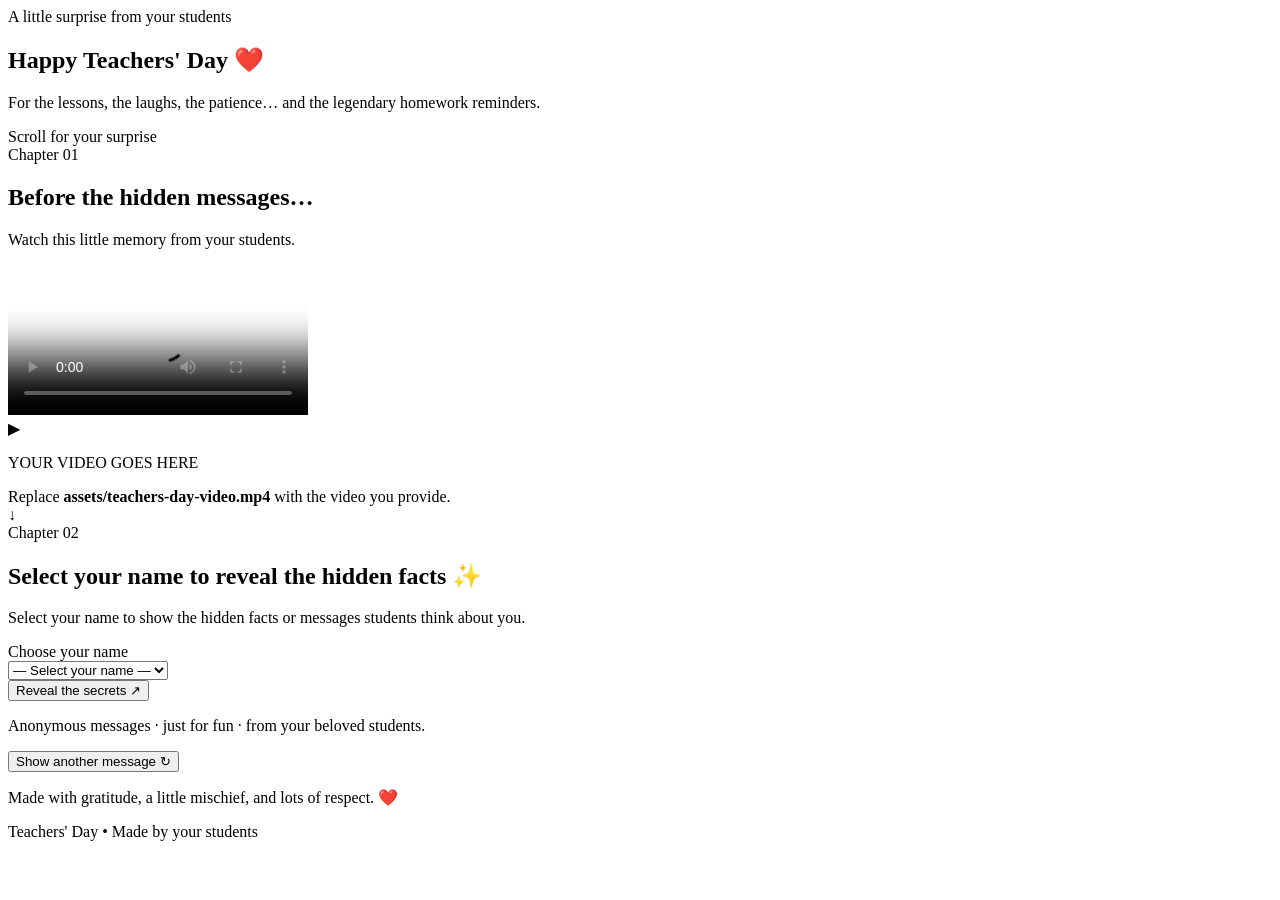
==== index.html @ 1d1df328 "Fix GitHub Pages entry point" ====
<!DOCTYPE html>
<html lang="en">
<head>
  <meta charset="UTF-8" />
  <meta name="viewport" content="width=device-width, initial-scale=1.0" />
  <meta name="theme-color" content="#0f172a" />
  <meta name="description" content="A special Teachers' Day surprise made with love by students." />
  <title>Happy Teachers' Day ❤️</title>
  <link rel="preconnect" href="https://fonts.googleapis.com">
  <link rel="preconnect" href="https://fonts.gstatic.com" crossorigin>
  <link href="https://fonts.googleapis.com/css2?family=DM+Sans:wght@400;500;600;700&family=Playfair+Display:wght@600;700;800&display=swap" rel="stylesheet">
  <link rel="stylesheet" href="style.css" />
</head>
<body>
  <main>
    <section class="hero" id="top" aria-label="Teachers' Day greeting">
      <div class="ambient ambient-a"></div>
      <div class="ambient ambient-b"></div>
      <div class="sparkles" aria-hidden="true"></div>
      <div class="hero-inner">
        <div class="eyebrow">A little surprise from your students</div>
        <h1>
          <span class="line small">Happy</span>
          <span class="line accent">Teachers' Day</span>
          <span class="line heart">❤️</span>
        </h1>
        <p class="hero-subtitle">For the lessons, the laughs, the patience… and the legendary homework reminders.</p>
        <div class="scroll-cue" aria-hidden="true"><span></span>Scroll for your surprise</div>
      </div>
    </section>

    <section class="video-section" id="video" aria-label="Teachers' Day video">
      <div class="section-kicker">Chapter 01</div>
      <h2>Before the hidden messages…</h2>
      <p class="section-intro">Watch this little memory from your students.</p>

      <div class="video-frame">
        <video id="teacherVideo" controls playsinline preload="metadata" poster="assets/video-poster.svg">
          <source src="assets/teachers-day-video.mp4" type="video/mp4" />
          Your browser does not support HTML5 video.
        </video>
        <div class="video-placeholder" id="videoPlaceholder">
          <div class="play-orb">▶</div>
          <p>YOUR VIDEO GOES HERE</p>
          <span>Replace <strong>assets/teachers-day-video.mp4</strong> with the video you provide.</span>
        </div>
      </div>

      <div class="down-arrow">↓</div>
    </section>

    <section class="messages-section" id="messages" aria-label="Hidden student messages">
      <div class="section-kicker">Chapter 02</div>
      <h2>Select your name to reveal the hidden facts ✨</h2>
      <p class="section-intro">Select your name to show the hidden facts or messages students think about you.</p>

      <div class="selector-card">
        <label for="teacherSelect">Choose your name</label>
        <div class="select-wrap">
          <select id="teacherSelect">
            <option value="">— Select your name —</option>
          </select>
        </div>
        <button id="revealBtn" type="button">Reveal the secrets <span>↗</span></button>
        <p class="privacy-note">Anonymous messages · just for fun · from your beloved students.</p>
      </div>

      <div id="messageStage" class="message-stage" aria-live="polite"></div>

      <button id="againBtn" type="button" class="again-btn hidden">Show another message ↻</button>
      <p class="final-note">Made with gratitude, a little mischief, and lots of respect. ❤️</p>
    </section>
  </main>

  <footer>
    <span>Teachers' Day • Made by your students</span>
  </footer>

  <script src="script.js"></script>
</body>
</html>
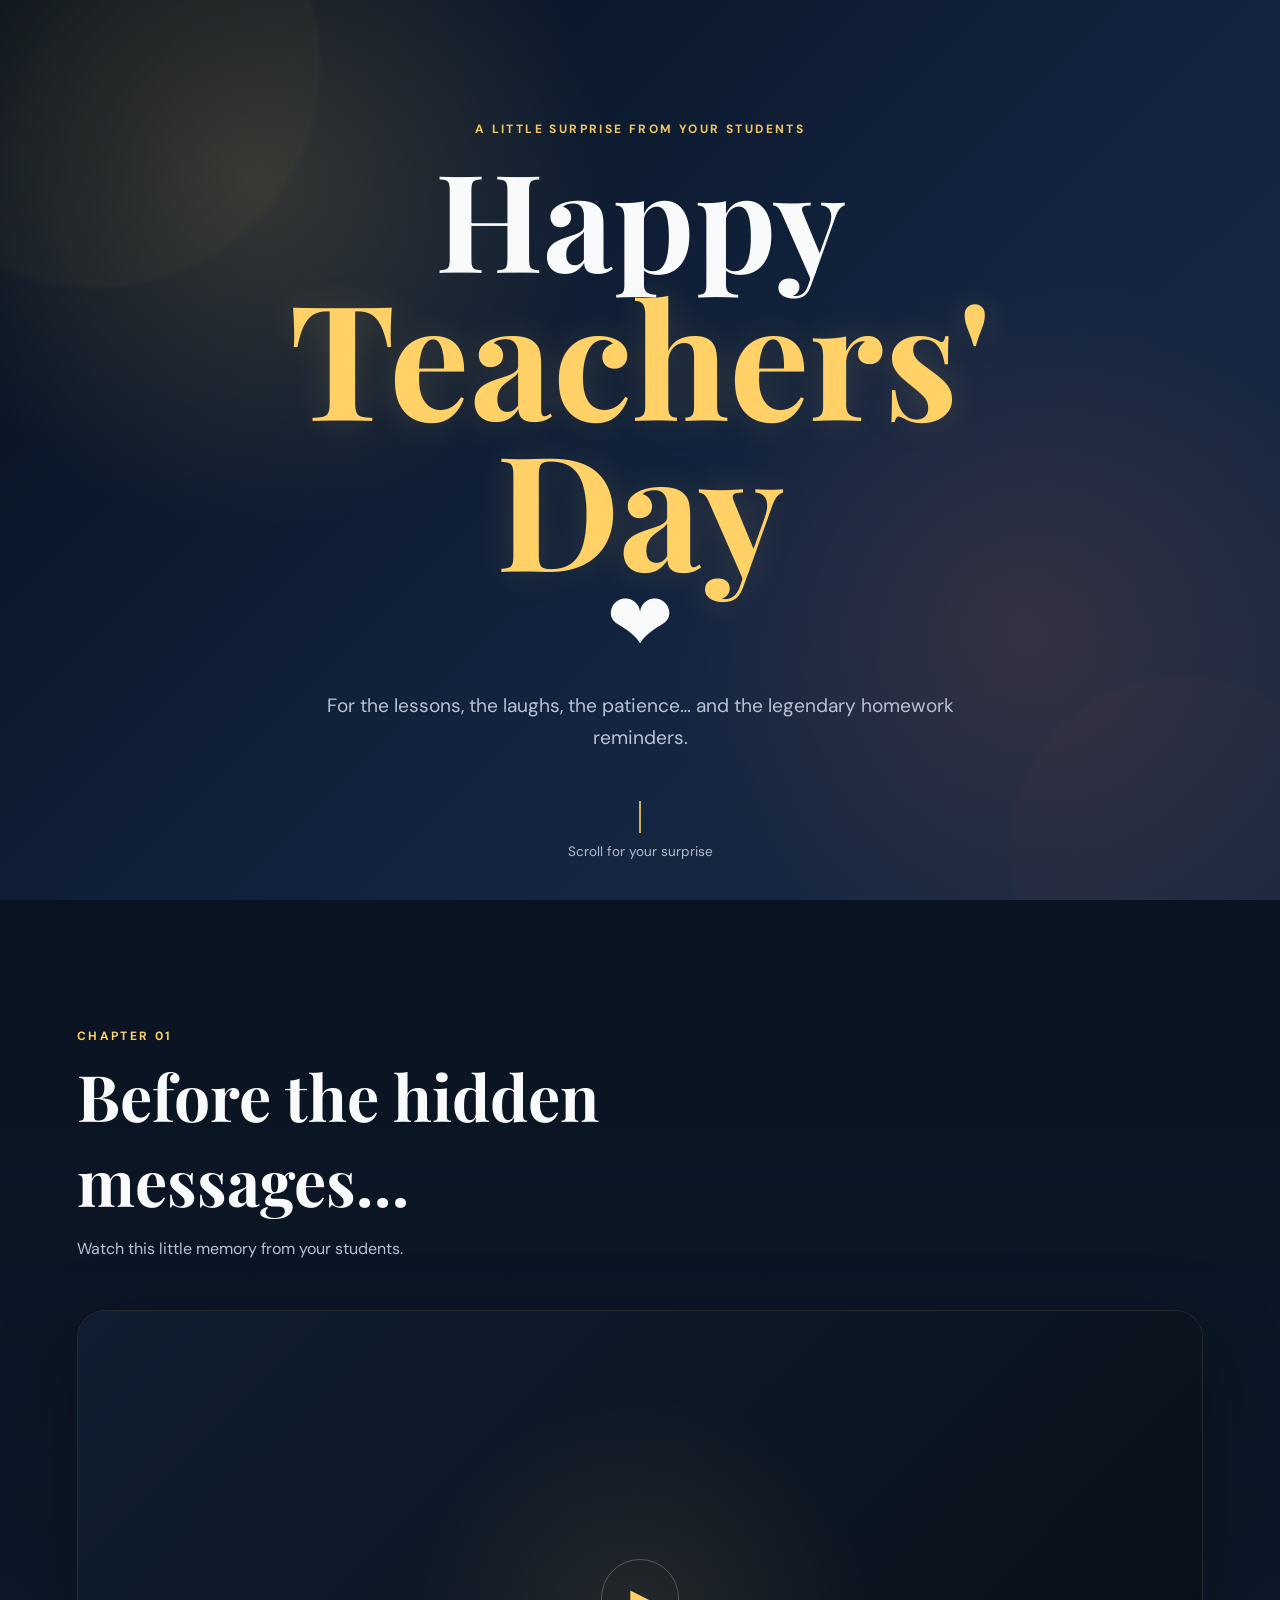
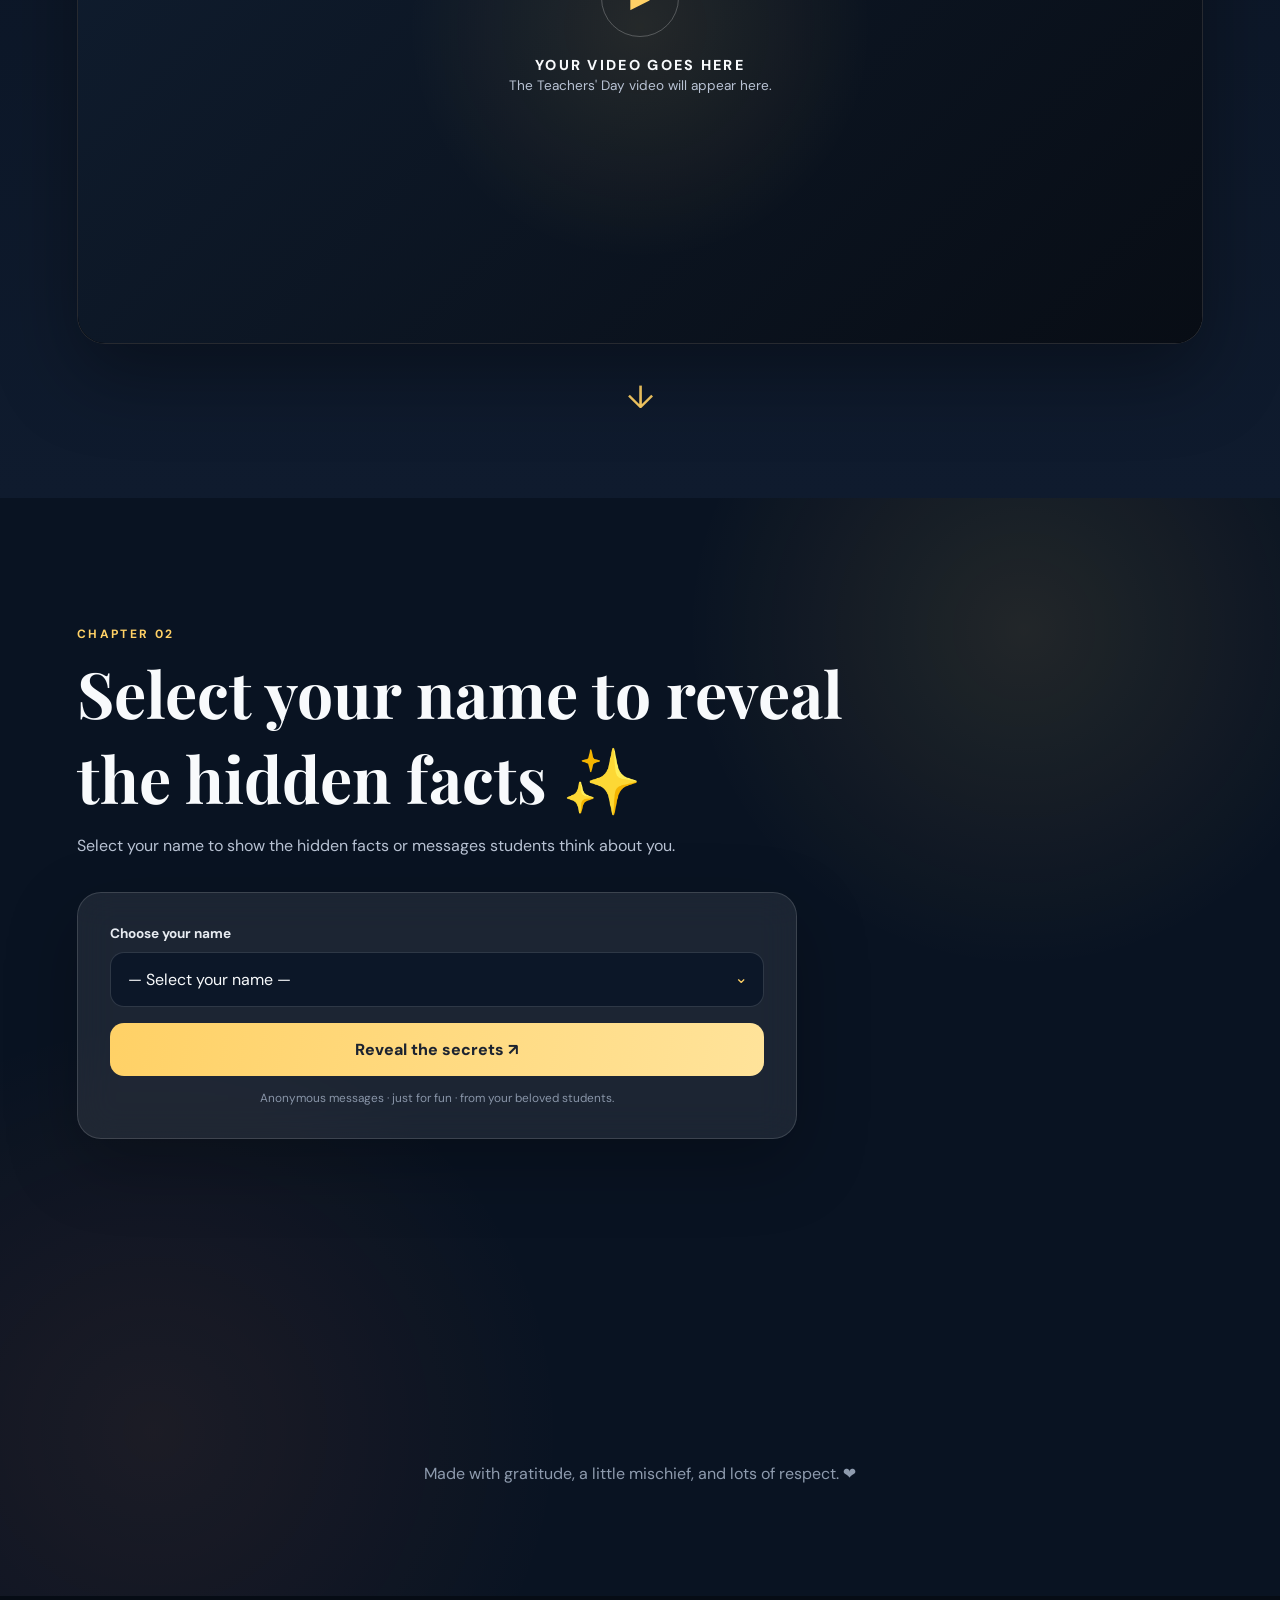
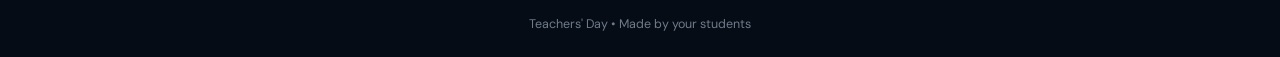
==== commit 7e59ca82: "Fix video path to uploaded file" ====
--- a/index.html
+++ b/index.html
@@ -35,14 +35,14 @@
       <p class="section-intro">Watch this little memory from your students.</p>
 
       <div class="video-frame">
-        <video id="teacherVideo" controls playsinline preload="metadata" poster="assets/video-poster.svg">
-          <source src="assets/teachers-day-video.mp4" type="video/mp4" />
+        <video id="teacherVideo" controls playsinline preload="metadata" poster="teachers-day-site/assets/video-poster.svg">
+          <source src="teachers-day-video.mp4" type="video/mp4" />
           Your browser does not support HTML5 video.
         </video>
         <div class="video-placeholder" id="videoPlaceholder">
           <div class="play-orb">▶</div>
           <p>YOUR VIDEO GOES HERE</p>
-          <span>Replace <strong>assets/teachers-day-video.mp4</strong> with the video you provide.</span>
+          <span>The Teachers' Day video will appear here.</span>
         </div>
       </div>
 
--- a/style.css
+++ b/style.css
@@ -0,0 +1,68 @@
+:root {
+  --bg: #08111f;
+  --bg-soft: #0e1a2c;
+  --ink: #f8fafc;
+  --muted: #b8c2d3;
+  --accent: #ffd166;
+  --accent-2: #ff7f50;
+  --card: rgba(255,255,255,.08);
+  --border: rgba(255,255,255,.14);
+}
+* { box-sizing: border-box; }
+html { scroll-behavior: smooth; }
+body { margin: 0; background: var(--bg); color: var(--ink); font-family: 'DM Sans', system-ui, sans-serif; }
+.hero, .video-section, .messages-section { min-height: 100vh; position: relative; overflow: hidden; }
+.hero { display: grid; place-items: center; text-align: center; background: radial-gradient(circle at 20% 20%, rgba(255,209,102,.17), transparent 28%), radial-gradient(circle at 80% 70%, rgba(255,127,80,.13), transparent 30%), linear-gradient(135deg, #07101d, #132541 62%, #1b2940); }
+.hero-inner { position: relative; z-index: 2; width: min(950px, 92vw); animation: rise .9s ease-out both; }
+.eyebrow, .section-kicker { text-transform: uppercase; letter-spacing: .2em; font-size: .75rem; font-weight: 700; color: var(--accent); }
+.eyebrow { opacity: .95; margin-bottom: 1rem; }
+h1 { margin: 0; line-height: .94; }
+h1 .line { display: block; }
+h1 .small { font-family: 'Playfair Display', serif; font-size: clamp(4rem, 11vw, 8.5rem); }
+h1 .accent { font-family: 'Playfair Display', serif; font-size: clamp(4.5rem, 13vw, 10rem); color: var(--accent); text-shadow: 0 0 35px rgba(255,209,102,.15); animation: shimmer 3s ease-in-out infinite; }
+h1 .heart { font-size: clamp(2.5rem, 7vw, 5rem); margin-top: .3rem; animation: pulse 1.7s ease-in-out infinite; }
+.hero-subtitle { max-width: 680px; margin: 1.8rem auto 0; color: var(--muted); font-size: clamp(1rem, 2vw, 1.2rem); line-height: 1.65; }
+.scroll-cue { margin-top: 3rem; color: #d9e0ea; font-size: .85rem; opacity: .8; }
+.scroll-cue span { display: block; width: 2px; height: 32px; background: var(--accent); margin: 0 auto .6rem; animation: bounce 1.4s infinite; }
+.ambient { position:absolute; border-radius:50%; filter: blur(2px); opacity:.35; }
+.ambient-a { width: 28rem; height: 28rem; background: rgba(255,209,102,.08); top:-10rem; left:-8rem; }
+.ambient-b { width: 22rem; height: 22rem; background: rgba(255,127,80,.06); bottom:-8rem; right:-5rem; }
+.video-section { padding: 8rem 6vw 5rem; display:flex; flex-direction:column; justify-content:center; background: linear-gradient(180deg, #0a1321, #0f1b2e); }
+.video-section h2, .messages-section h2 { font-family: 'Playfair Display', serif; font-size: clamp(2.2rem, 5vw, 4rem); margin: .55rem 0 .8rem; max-width: 850px; }
+.section-intro { color: var(--muted); margin: 0 0 2rem; max-width: 720px; line-height: 1.65; }
+.video-frame { position:relative; width:100%; max-width: 1200px; margin: 1rem auto 0; aspect-ratio: 16/9; border: 1px solid var(--border); border-radius: 28px; overflow:hidden; background:#03070e; box-shadow: 0 30px 80px rgba(0,0,0,.35); }
+.video-frame video { width:100%; height:100%; object-fit:cover; display:block; }
+.video-placeholder { position:absolute; inset:0; display:grid; place-items:center; align-content:center; text-align:center; background: radial-gradient(circle, rgba(255,209,102,.1), transparent 36%), linear-gradient(135deg, #101e31, #080d15); pointer-events:none; }
+.video-placeholder.hidden { display:none; }
+.play-orb { width:78px; height:78px; border:1px solid rgba(255,255,255,.24); border-radius:50%; display:grid; place-items:center; color:var(--accent); font-size:1.6rem; margin-bottom:1rem; }
+.video-placeholder p { margin:.2rem 0; font-weight:800; letter-spacing:.16em; font-size:.9rem; }
+.video-placeholder span { color:var(--muted); font-size:.85rem; max-width: 470px; padding: 0 1rem; }
+.down-arrow { text-align:center; font-size:2rem; margin-top:2rem; color:var(--accent); animation:bounce 1.4s infinite; }
+.messages-section { padding: 8rem 6vw 6rem; background: radial-gradient(circle at 80% 12%, rgba(255,209,102,.10), transparent 24%), radial-gradient(circle at 12% 85%, rgba(255,127,80,.08), transparent 28%), #091322; }
+.messages-section > * { position: relative; z-index:2; }
+.selector-card { width:min(720px,100%); padding:2rem; border:1px solid var(--border); border-radius:24px; background:var(--card); backdrop-filter: blur(18px); box-shadow:0 25px 70px rgba(0,0,0,.25); }
+label { display:block; font-size:.85rem; color:#e7ebf1; margin-bottom:.65rem; font-weight:700; }
+.select-wrap { position:relative; }
+select { width:100%; appearance:none; border:1px solid var(--border); background:#0c1728; color:var(--ink); padding:1rem 1.05rem; border-radius:14px; font:inherit; outline:none; }
+.select-wrap:after { content:'⌄'; position:absolute; right:1rem; top:50%; transform:translateY(-55%); color:var(--accent); pointer-events:none; }
+button { font:inherit; cursor:pointer; }
+#revealBtn { margin-top:1rem; width:100%; border:0; border-radius:14px; padding:1rem 1.15rem; font-weight:800; background:linear-gradient(100deg, var(--accent), #ffe39a); color:#1c2330; transition: transform .2s ease, box-shadow .2s ease; }
+#revealBtn:hover { transform: translateY(-2px); box-shadow:0 12px 30px rgba(255,209,102,.18); }
+.privacy-note { font-size:.74rem; color:#8995a8; text-align:center; margin:.9rem 0 0; }
+.message-stage { min-height: 220px; width:min(900px,100%); margin:3rem auto 1rem; display:grid; place-items:center; }
+.message-card { width:min(720px,100%); position:relative; padding:2.2rem 2rem 2.4rem; border-radius:28px; background:linear-gradient(140deg, rgba(255,255,255,.11), rgba(255,255,255,.05)); border:1px solid rgba(255,255,255,.17); box-shadow:0 30px 80px rgba(0,0,0,.26); text-align:center; animation:cardIn .55s cubic-bezier(.2,.9,.2,1) both; }
+.message-card .badge { display:inline-block; padding:.4rem .7rem; border-radius:999px; background:rgba(255,209,102,.12); color:var(--accent); font-size:.72rem; font-weight:800; text-transform:uppercase; letter-spacing:.12em; }
+.message-card blockquote { margin:1.25rem auto 0; font-family:'Playfair Display',serif; font-size:clamp(1.55rem,3.2vw,2.3rem); line-height:1.28; max-width:650px; }
+.message-card .dots { display:flex; justify-content:center; gap:.35rem; margin-top:1.3rem; }
+.message-card .dots span { width:6px; height:6px; border-radius:50%; background:#637083; }
+.message-card .dots span.active { background:var(--accent); }
+.again-btn { display:block; margin:0 auto; border:1px solid var(--border); background:transparent; color:#e5eaf1; padding:.75rem 1rem; border-radius:999px; }
+.hidden { display:none !important; }
+.final-note { text-align:center; color:#8e9bae; margin-top:3.5rem; }
+footer { padding:1.2rem 1rem 1.6rem; text-align:center; color:#6f7b8b; background:#060c15; font-size:.78rem; }
+@keyframes rise { from { opacity:0; transform:translateY(26px); } to { opacity:1; transform:none; } }
+@keyframes pulse { 50% { transform:translateY(-4px) scale(1.06); } }
+@keyframes shimmer { 50% { filter:brightness(1.09); } }
+@keyframes bounce { 50% { transform:translateY(8px); } }
+@keyframes cardIn { from { opacity:0; transform:translateY(32px) rotate(-1deg) scale(.96); } to { opacity:1; transform:none; } }
+@media (max-width: 640px) { .video-section, .messages-section { padding: 6rem 1.1rem 4rem; } .selector-card { padding:1.15rem; } .video-frame { border-radius:18px; } }
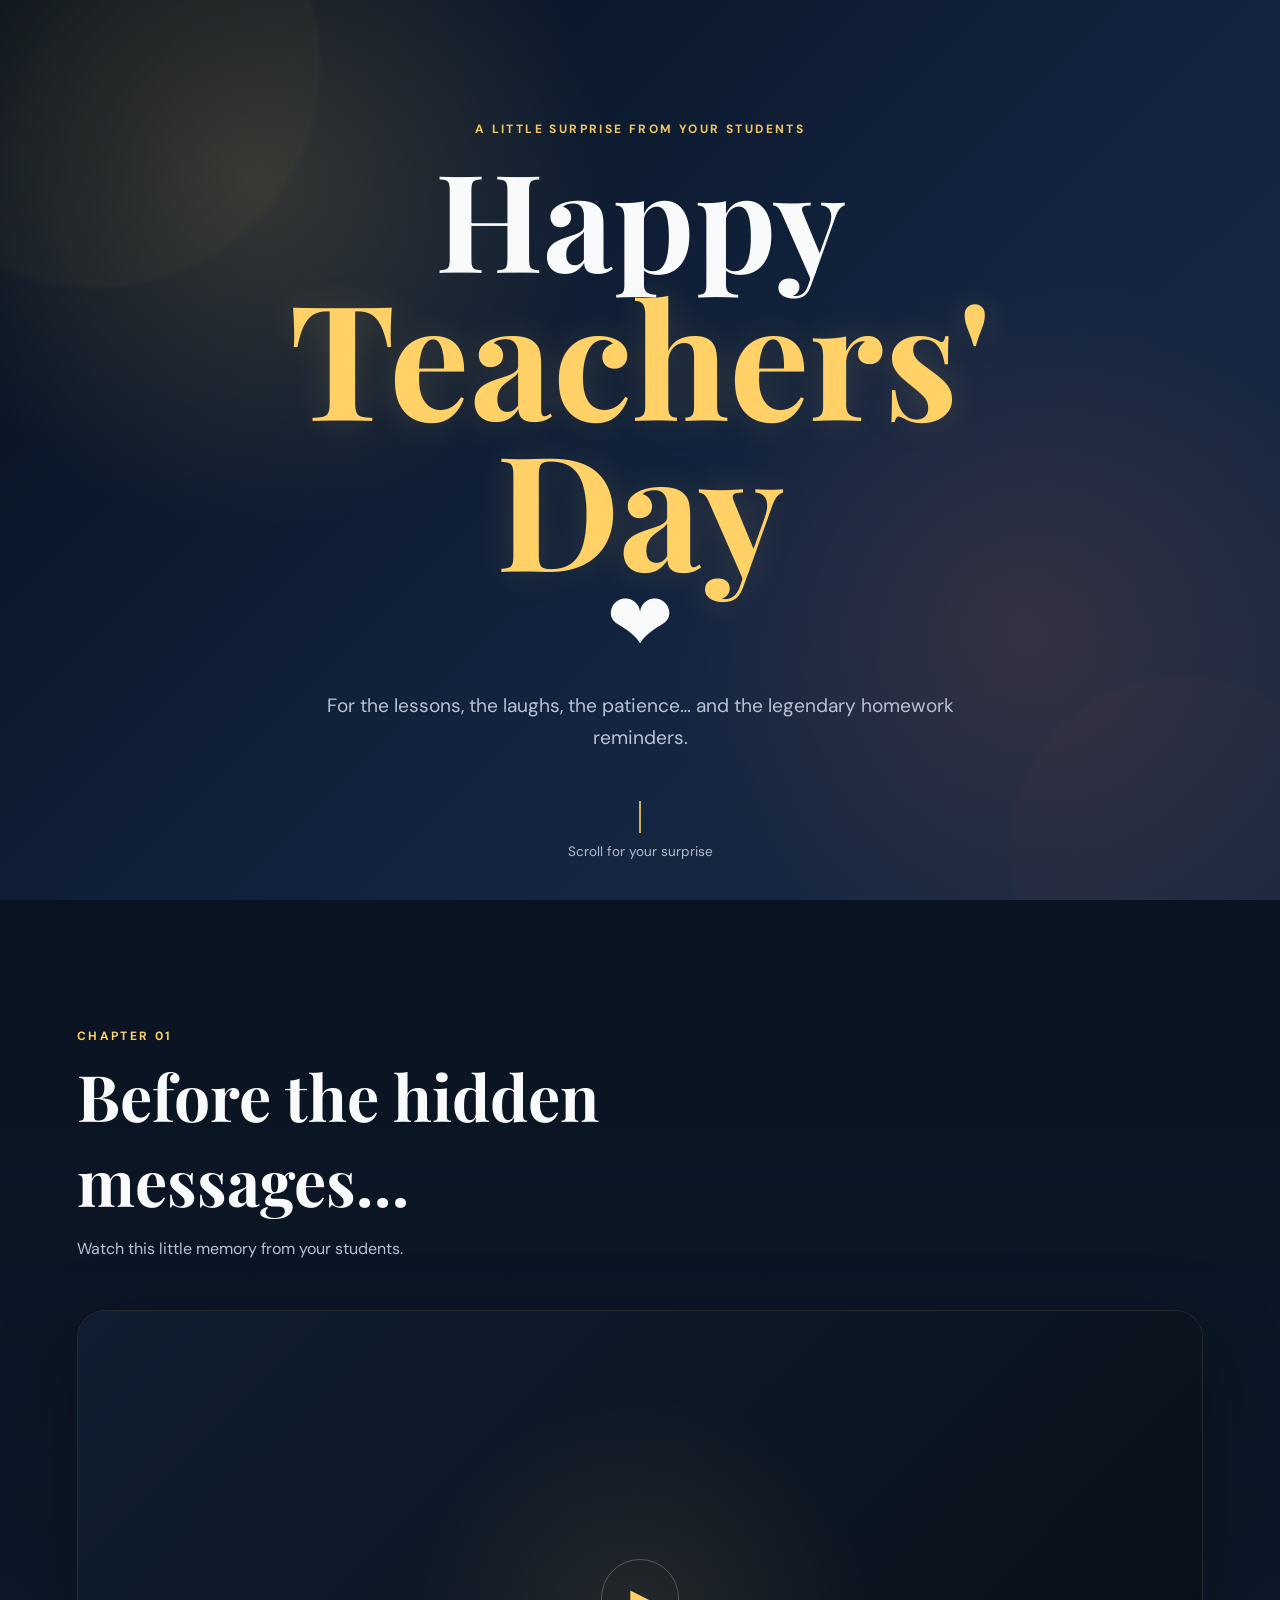
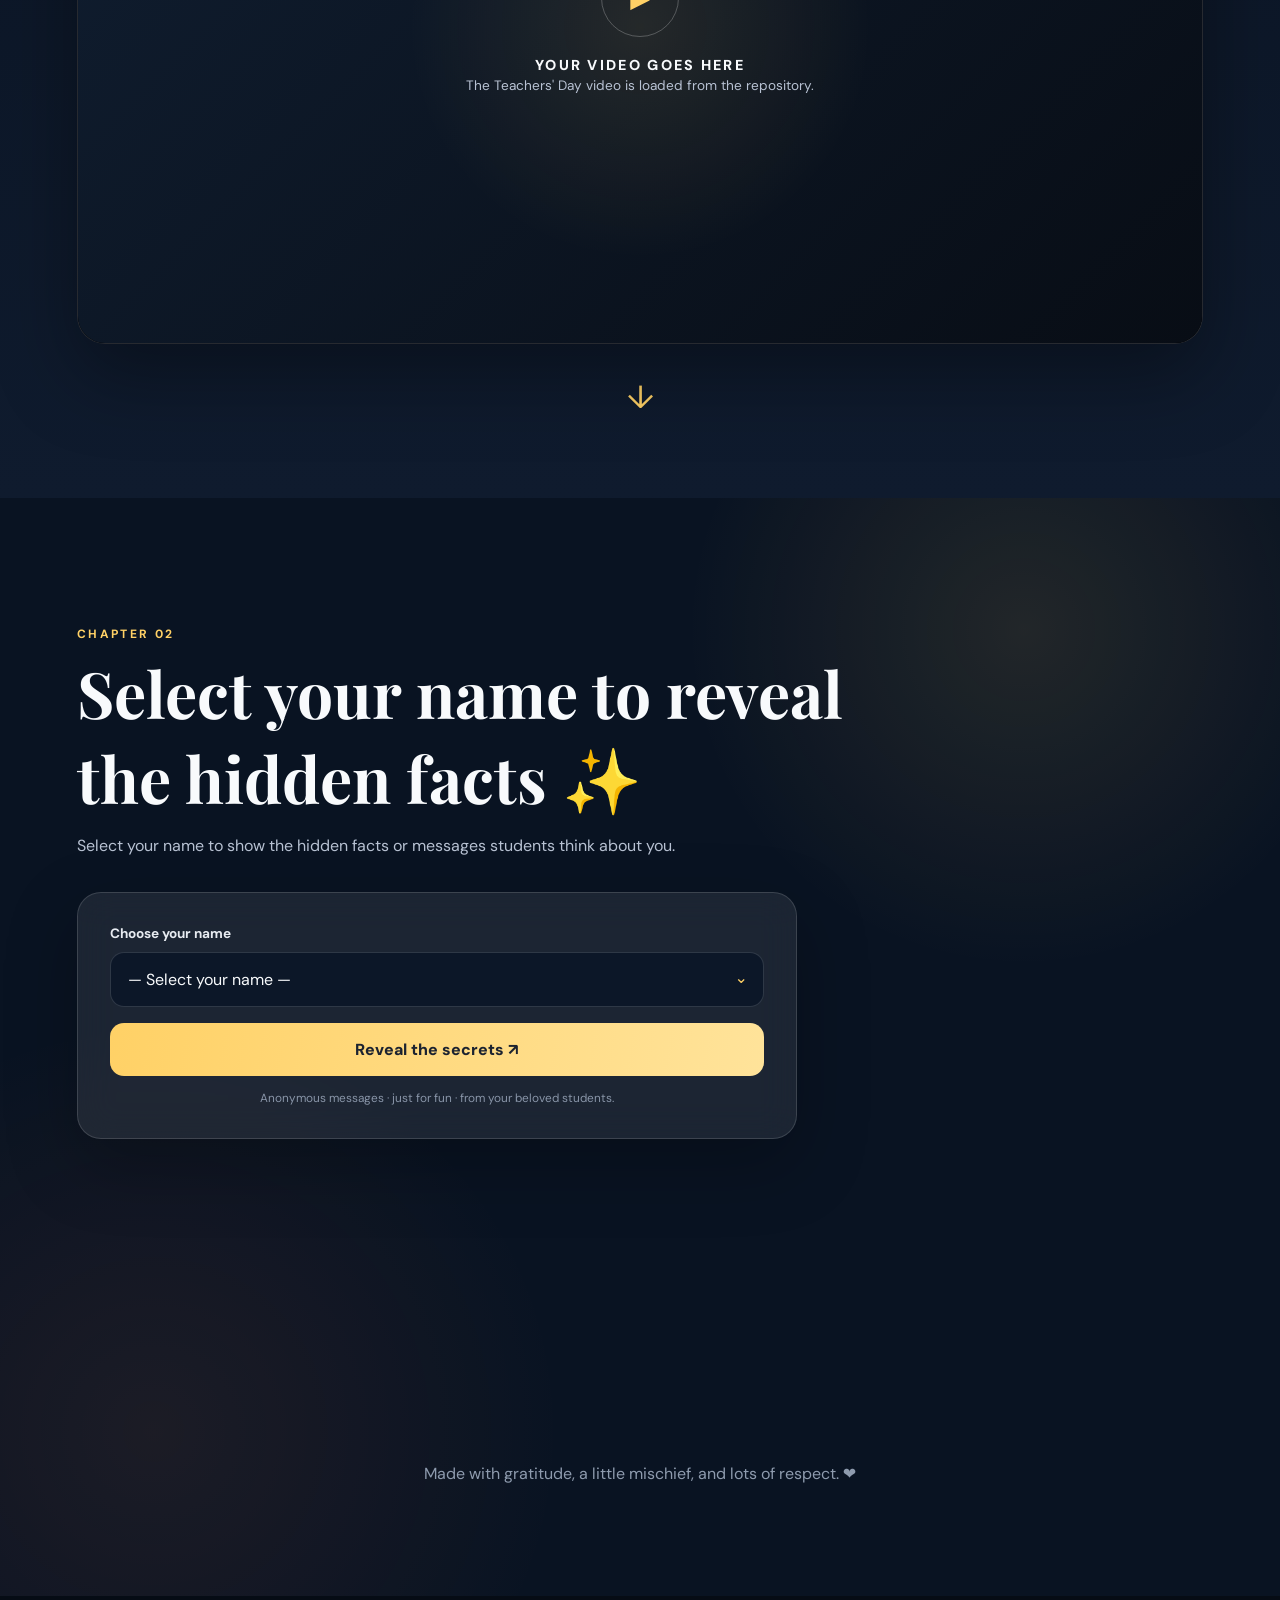
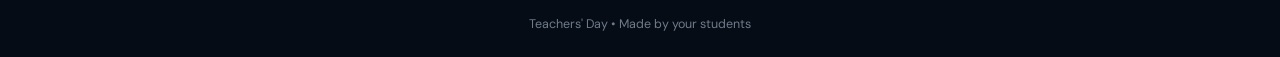
==== commit 58688242: "Fix video path to uploaded nested asset" ====
--- a/index.html
+++ b/index.html
@@ -36,13 +36,13 @@
 
       <div class="video-frame">
         <video id="teacherVideo" controls playsinline preload="metadata" poster="teachers-day-site/assets/video-poster.svg">
-          <source src="teachers-day-video.mp4" type="video/mp4" />
+          <source src="teachers-day-site/assets/teachers-day-video.mp4" type="video/mp4" />
           Your browser does not support HTML5 video.
         </video>
         <div class="video-placeholder" id="videoPlaceholder">
           <div class="play-orb">▶</div>
           <p>YOUR VIDEO GOES HERE</p>
-          <span>The Teachers' Day video will appear here.</span>
+          <span>The Teachers' Day video is loaded from the repository.</span>
         </div>
       </div>
 
